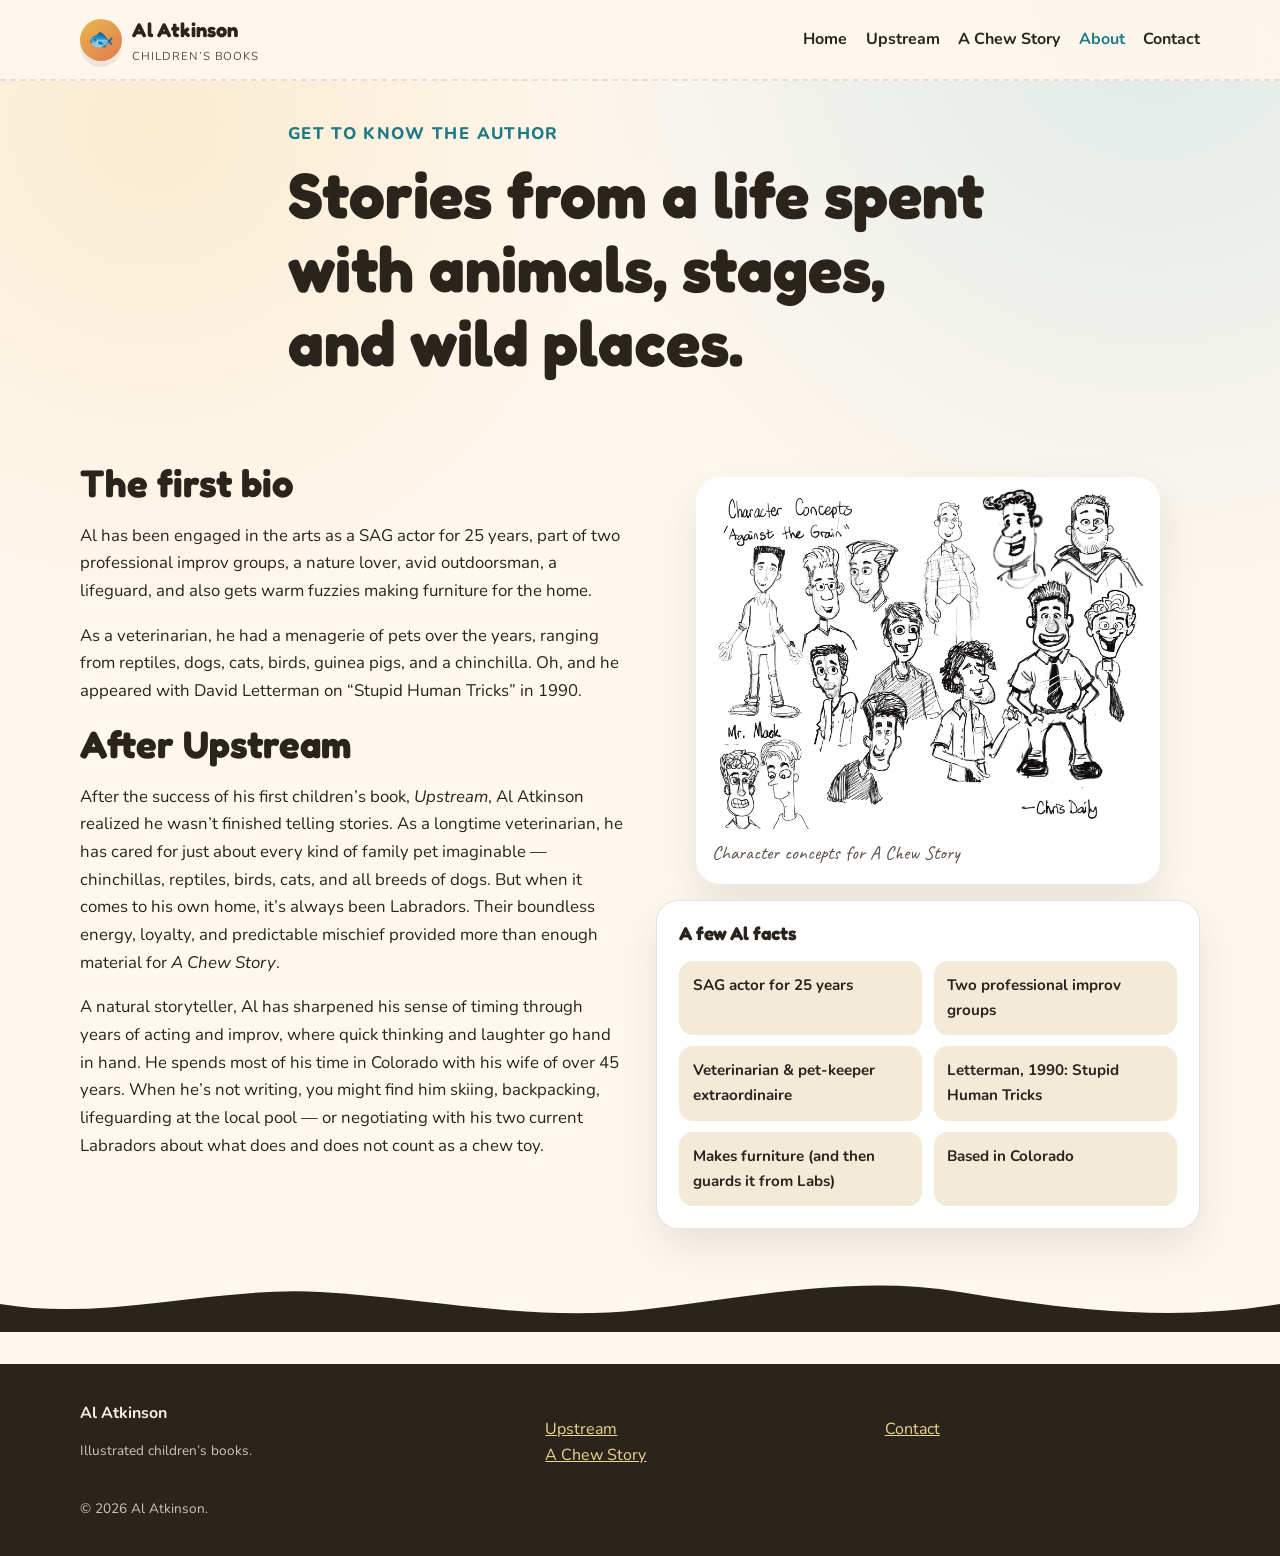
==== about.html @ d26aa9f7 "Initial Al Atkinson children's book site. Static Pages site for Upstream and A Chew Story, using the" ====
<!DOCTYPE html>
<html lang="en">
<head>
  <meta charset="utf-8">
  <meta name="viewport" content="width=device-width, initial-scale=1">
  <title>About Al Atkinson</title>
  <meta name="description" content="Meet Al Atkinson: veterinarian, SAG actor, outdoorsman, and author of the children’s books Upstream and A Chew Story.">
  <link rel="icon" href="favicon.svg" type="image/svg+xml">
  <link rel="preconnect" href="https://fonts.googleapis.com">
  <link rel="preconnect" href="https://fonts.gstatic.com" crossorigin>
  <link href="https://fonts.googleapis.com/css2?family=Caveat:wght@500;700&family=Fredoka:wght@500;600;700&family=Nunito:wght@400;600;700;800&display=swap" rel="stylesheet">
  <link rel="stylesheet" href="css/styles.css">
</head>
<body>
  <a class="skip" href="#main">Skip to content</a>
  <header class="site-header">
    <div class="wrap nav">
      <a class="logo" href="index.html">
        <span class="logo-mark" aria-hidden="true">🐟</span>
        <span><strong>Al Atkinson</strong><small>Children’s books</small></span>
      </a>
      <button class="nav-toggle" type="button" aria-expanded="false">Menu</button>
      <ul class="nav-links">
        <li><a href="index.html">Home</a></li>
        <li><a href="books/upstream.html">Upstream</a></li>
        <li><a href="books/chew-story.html">A Chew Story</a></li>
        <li><a href="about.html" aria-current="page">About</a></li>
        <li><a href="contact.html">Contact</a></li>
      </ul>
    </div>
  </header>

  <main id="main">
    <section class="page-hero">
      <div class="wrap prose">
        <p class="eyebrow">Get to know the author</p>
        <h1>Stories from a life spent with animals, stages, and wild places.</h1>
      </div>
    </section>

    <section>
      <div class="wrap split">
        <div class="prose">
          <h2>The first bio</h2>
          <p>Al has been engaged in the arts as a SAG actor for 25 years, part of two professional improv groups, a nature lover, avid outdoorsman, a lifeguard, and also gets warm fuzzies making furniture for the home.</p>
          <p>As a veterinarian, he had a menagerie of pets over the years, ranging from reptiles, dogs, cats, birds, guinea pigs, and a chinchilla. Oh, and he appeared with David Letterman on “Stupid Human Tricks” in 1990.</p>
          <h2>After Upstream</h2>
          <p>After the success of his first children’s book, <em>Upstream</em>, Al Atkinson realized he wasn’t finished telling stories. As a longtime veterinarian, he has cared for just about every kind of family pet imaginable — chinchillas, reptiles, birds, cats, and all breeds of dogs. But when it comes to his own home, it’s always been Labradors. Their boundless energy, loyalty, and predictable mischief provided more than enough material for <em>A Chew Story</em>.</p>
          <p>A natural storyteller, Al has sharpened his sense of timing through years of acting and improv, where quick thinking and laughter go hand in hand. He spends most of his time in Colorado with his wife of over 45 years. When he’s not writing, you might find him skiing, backpacking, lifeguarding at the local pool — or negotiating with his two current Labradors about what does and does not count as a chew toy.</p>
        </div>
        <aside>
          <figure class="sketch-frame">
            <img src="images/sketches/cast.jpg" alt="Early character concepts for A Chew Story, including Mr. Mack studies by Chris Daily">
            <figcaption class="sketch-caption">Character concepts for A Chew Story</figcaption>
          </figure>
          <div class="card" style="margin-top:1rem">
            <h3>A few Al facts</h3>
            <ul class="fact-list">
              <li>SAG actor for 25 years</li>
              <li>Two professional improv groups</li>
              <li>Veterinarian & pet-keeper extraordinaire</li>
              <li>Letterman, 1990: Stupid Human Tricks</li>
              <li>Makes furniture (and then guards it from Labs)</li>
              <li>Based in Colorado</li>
            </ul>
          </div>
        </aside>
      </div>
    </section>
  </main>

  <svg class="wave" viewBox="0 0 1440 52" preserveAspectRatio="none" aria-hidden="true"><path fill="#2a241c" d="M0 24c120 18 240-18 360-12s240 30 360 18 240-36 360-18 240 30 360 12v28H0z"/></svg>
  <footer class="site-footer">
    <div class="wrap footer-grid">
      <div><strong>Al Atkinson</strong><p class="tiny">Illustrated children’s books.</p></div>
      <div><p><a href="books/upstream.html">Upstream</a><br><a href="books/chew-story.html">A Chew Story</a></p></div>
      <div><p><a href="contact.html">Contact</a></p></div>
    </div>
    <div class="wrap"><p class="tiny">© <span data-year></span> Al Atkinson.</p></div>
  </footer>
  <script src="js/main.js"></script>
</body>
</html>
---- css/styles.css ----
:root {
  --ink: #2a241c;
  --ink-soft: #5a5148;
  --paper: #fff8ef;
  --paper-2: #f4ead8;
  --cream: #fffdf8;
  --river: #1f7a86;
  --river-deep: #14555e;
  --sky: #8ec5d6;
  --salmon: #e07a52;
  --gold: #e8b84a;
  --leaf: #4d8b57;
  --wood: #c48a4a;
  --line: rgba(42, 36, 28, 0.12);
  --shadow: 0 18px 40px rgba(42, 36, 28, 0.1);
  --radius: 22px;
  --max: 1120px;
  --sans: "Nunito", system-ui, sans-serif;
  --display: "Fredoka", "Nunito", sans-serif;
  --note: "Caveat", cursive;
}

*,
*::before,
*::after { box-sizing: border-box; }

html { scroll-behavior: smooth; }

body {
  margin: 0;
  font-family: var(--sans);
  color: var(--ink);
  background:
    radial-gradient(circle at 12% 8%, rgba(232, 184, 74, 0.18), transparent 28%),
    radial-gradient(circle at 90% 0%, rgba(142, 197, 214, 0.28), transparent 32%),
    var(--paper);
  line-height: 1.65;
}

img { max-width: 100%; display: block; }

a { color: var(--river-deep); }

.skip {
  position: absolute;
  left: 1rem;
  top: -4rem;
  background: var(--ink);
  color: white;
  padding: 0.6rem 1rem;
  border-radius: 999px;
  z-index: 20;
}
.skip:focus { top: 1rem; }

.wrap {
  width: min(var(--max), calc(100% - 2rem));
  margin-inline: auto;
}

/* Header */
.site-header {
  position: sticky;
  top: 0;
  z-index: 10;
  background: rgba(255, 248, 239, 0.9);
  backdrop-filter: blur(12px);
  border-bottom: 2px dashed var(--line);
}

.nav {
  display: flex;
  align-items: center;
  justify-content: space-between;
  gap: 1rem;
  padding: 0.85rem 0;
}

.logo {
  display: flex;
  align-items: center;
  gap: 0.65rem;
  text-decoration: none;
  color: var(--ink);
}

.logo-mark {
  width: 42px;
  height: 42px;
  border-radius: 50%;
  background: linear-gradient(145deg, var(--gold), var(--salmon));
  display: grid;
  place-items: center;
  font-size: 1.3rem;
  box-shadow: 0 6px 0 rgba(42, 36, 28, 0.08);
}

.logo strong {
  font-family: var(--display);
  font-size: 1.25rem;
  letter-spacing: 0.01em;
}

.logo small {
  display: block;
  font-size: 0.72rem;
  color: var(--ink-soft);
  letter-spacing: 0.08em;
  text-transform: uppercase;
}

.nav-links {
  display: flex;
  gap: 1.15rem;
  align-items: center;
  list-style: none;
  margin: 0;
  padding: 0;
}

.nav-links a {
  text-decoration: none;
  color: var(--ink);
  font-weight: 700;
}

.nav-links a:hover,
.nav-links a[aria-current="page"] { color: var(--river); }

.nav-toggle {
  display: none;
  border: 0;
  background: var(--cream);
  border-radius: 12px;
  padding: 0.45rem 0.7rem;
  font: inherit;
  font-weight: 800;
}

/* Hero */
.hero {
  padding: 3.2rem 0 2.4rem;
  position: relative;
}

.hero-grid {
  display: grid;
  grid-template-columns: 1.15fr 0.85fr;
  gap: 2.4rem;
  align-items: center;
}

.eyebrow {
  font-weight: 800;
  color: var(--river);
  letter-spacing: 0.08em;
  text-transform: uppercase;
  font-size: 0.78rem;
  margin: 0 0 0.7rem;
}

h1, h2, h3 { font-family: var(--display); line-height: 1.15; margin: 0 0 0.7rem; }

h1 { font-size: clamp(2.3rem, 5vw, 4rem); }
h2 { font-size: clamp(1.7rem, 3vw, 2.4rem); }

.lede {
  font-size: 1.15rem;
  color: var(--ink-soft);
  max-width: 38rem;
}

.hero-actions {
  display: flex;
  flex-wrap: wrap;
  gap: 0.75rem;
  margin-top: 1.4rem;
}

.btn {
  display: inline-flex;
  align-items: center;
  justify-content: center;
  gap: 0.4rem;
  text-decoration: none;
  border: 0;
  cursor: pointer;
  font: inherit;
  font-weight: 800;
  border-radius: 999px;
  padding: 0.8rem 1.25rem;
}

.btn-primary {
  background: var(--salmon);
  color: white;
  box-shadow: 0 6px 0 #b85a38;
}
.btn-primary:hover { transform: translateY(-1px); }

.btn-secondary {
  background: white;
  color: var(--ink);
  border: 2px solid var(--ink);
}

.hero-art {
  background: white;
  border-radius: 32px;
  padding: 0.7rem;
  box-shadow: var(--shadow);
  transform: rotate(1.4deg);
  border: 3px solid #fff;
}

.hero-art img {
  width: 100%;
  height: 360px;
  object-fit: cover;
  object-position: top;
  border-radius: 24px;
  background: #f7f1e6;
}

.sketch-caption {
  font-family: var(--note);
  font-size: 1.2rem;
  margin: 0.55rem 0.3rem 0.2rem;
  color: var(--ink-soft);
}

/* Sections */
section { padding: 3.2rem 0; }

.section-head {
  display: flex;
  justify-content: space-between;
  align-items: end;
  gap: 1rem;
  margin-bottom: 1.6rem;
}

.muted { color: var(--ink-soft); }

.book-grid {
  display: grid;
  grid-template-columns: 1fr 1fr;
  gap: 1.3rem;
}

.book-card {
  background: var(--cream);
  border-radius: var(--radius);
  overflow: hidden;
  box-shadow: var(--shadow);
  border: 1px solid var(--line);
  display: flex;
  flex-direction: column;
}

.book-card.upstream { background: linear-gradient(180deg, #e7f6f8, #fffdf8); }
.book-card.chew { background: linear-gradient(180deg, #fff3dd, #fffdf8); }

.book-visual {
  height: 230px;
  display: grid;
  place-items: center;
  position: relative;
  overflow: hidden;
}

.book-visual img {
  width: 100%;
  height: 100%;
  object-fit: cover;
  object-position: center 20%;
}

.book-visual.upstream-art {
  background:
    radial-gradient(circle at 20% 20%, #fff, transparent 25%),
    linear-gradient(160deg, #49a8b6, #1f7a86 55%, #e07a52);
}

.fish {
  width: 78%;
  height: 92px;
  background: #f08a62;
  border-radius: 60px 80px 80px 60px;
  position: relative;
  box-shadow: inset -12px -10px 0 rgba(0,0,0,0.08);
}
.fish::before {
  content: "";
  position: absolute;
  right: -28px;
  top: 18px;
  border: 28px solid transparent;
  border-left-color: #d96a45;
}
.fish::after {
  content: "";
  position: absolute;
  left: 28px;
  top: 32px;
  width: 12px;
  height: 12px;
  background: #2a241c;
  border-radius: 50%;
}

.book-body { padding: 1.3rem 1.4rem 1.5rem; }
.book-body p { margin-top: 0; }
.pill-row { display: flex; flex-wrap: wrap; gap: 0.4rem; margin: 0.8rem 0 1rem; }
.pill {
  background: white;
  border-radius: 999px;
  padding: 0.25rem 0.7rem;
  font-size: 0.8rem;
  font-weight: 800;
  border: 1px solid var(--line);
}

/* Awards */
.awards {
  display: grid;
  grid-template-columns: 1fr 1fr;
  gap: 1rem;
}
.award {
  background: white;
  border-radius: 18px;
  padding: 1.1rem 1.2rem;
  border: 2px solid var(--gold);
  display: flex;
  gap: 0.9rem;
  align-items: center;
}
.award-badge {
  width: 54px;
  height: 54px;
  border-radius: 50%;
  background: var(--gold);
  display: grid;
  place-items: center;
  font-weight: 900;
  flex-shrink: 0;
}

/* About */
.split {
  display: grid;
  grid-template-columns: 1fr 1fr;
  gap: 2rem;
  align-items: start;
}

.card {
  background: white;
  border-radius: var(--radius);
  padding: 1.4rem;
  box-shadow: var(--shadow);
  border: 1px solid var(--line);
}

.fact-list {
  display: grid;
  grid-template-columns: 1fr 1fr;
  gap: 0.7rem;
  padding: 0;
  margin: 1rem 0 0;
  list-style: none;
}
.fact-list li {
  background: var(--paper-2);
  border-radius: 14px;
  padding: 0.75rem 0.85rem;
  font-weight: 700;
  font-size: 0.95rem;
}

/* Gallery */
.gallery {
  display: grid;
  grid-template-columns: repeat(3, 1fr);
  gap: 0.9rem;
}
.gallery a,
.gallery figure {
  margin: 0;
  background: white;
  border-radius: 18px;
  overflow: hidden;
  box-shadow: var(--shadow);
}
.gallery img {
  width: 100%;
  height: 230px;
  object-fit: cover;
  object-position: top;
  background: #faf6ee;
}
.gallery figcaption {
  font-family: var(--note);
  padding: 0.55rem 0.8rem 0.75rem;
  font-size: 1.15rem;
}

/* Forms */
.form {
  display: grid;
  gap: 0.8rem;
}
label { font-weight: 800; font-size: 0.92rem; }
input, textarea, select {
  width: 100%;
  font: inherit;
  padding: 0.75rem 0.85rem;
  border-radius: 12px;
  border: 2px solid var(--line);
  background: white;
}
input:focus, textarea:focus {
  outline: 3px solid rgba(31, 122, 134, 0.25);
  border-color: var(--river);
}
.form-note { font-size: 0.9rem; }

.form-success {
  display: none;
  background: #e8f6ea;
  border: 2px solid var(--leaf);
  border-radius: 16px;
  padding: 1rem;
  font-weight: 700;
}
.form-success.show { display: block; }

/* Footer */
.site-footer {
  margin-top: 2rem;
  background: var(--ink);
  color: #f6efe3;
  padding: 2.2rem 0 1.4rem;
}
.site-footer a { color: #f1d48a; }
.footer-grid {
  display: grid;
  grid-template-columns: 1.4fr 1fr 1fr;
  gap: 1.5rem;
}
.tiny { font-size: 0.85rem; opacity: 0.8; }

.wave {
  display: block;
  width: 100%;
  height: 52px;
}

.page-hero {
  padding: 2.4rem 0 1.2rem;
}

.prose { max-width: 44rem; }
.prose p { font-size: 1.05rem; }

.sketch-frame {
  background: white;
  padding: 0.7rem;
  border-radius: 24px;
  box-shadow: var(--shadow);
}
.sketch-frame img {
  width: 100%;
  border-radius: 16px;
  background: #faf6ee;
}

@media (max-width: 820px) {
  .hero-grid,
  .book-grid,
  .split,
  .awards,
  .footer-grid,
  .gallery { grid-template-columns: 1fr; }
  .gallery img { height: 280px; }
  .nav-toggle { display: inline-flex; }
  .nav-links {
    display: none;
    position: absolute;
    right: 1rem;
    top: 68px;
    background: white;
    flex-direction: column;
    padding: 1rem 1.2rem;
    border-radius: 16px;
    box-shadow: var(--shadow);
    min-width: 180px;
  }
  .nav-links.open { display: flex; }
  .hero-art { transform: none; }
  .hero-art img { height: 260px; }
  .fact-list { grid-template-columns: 1fr; }
}
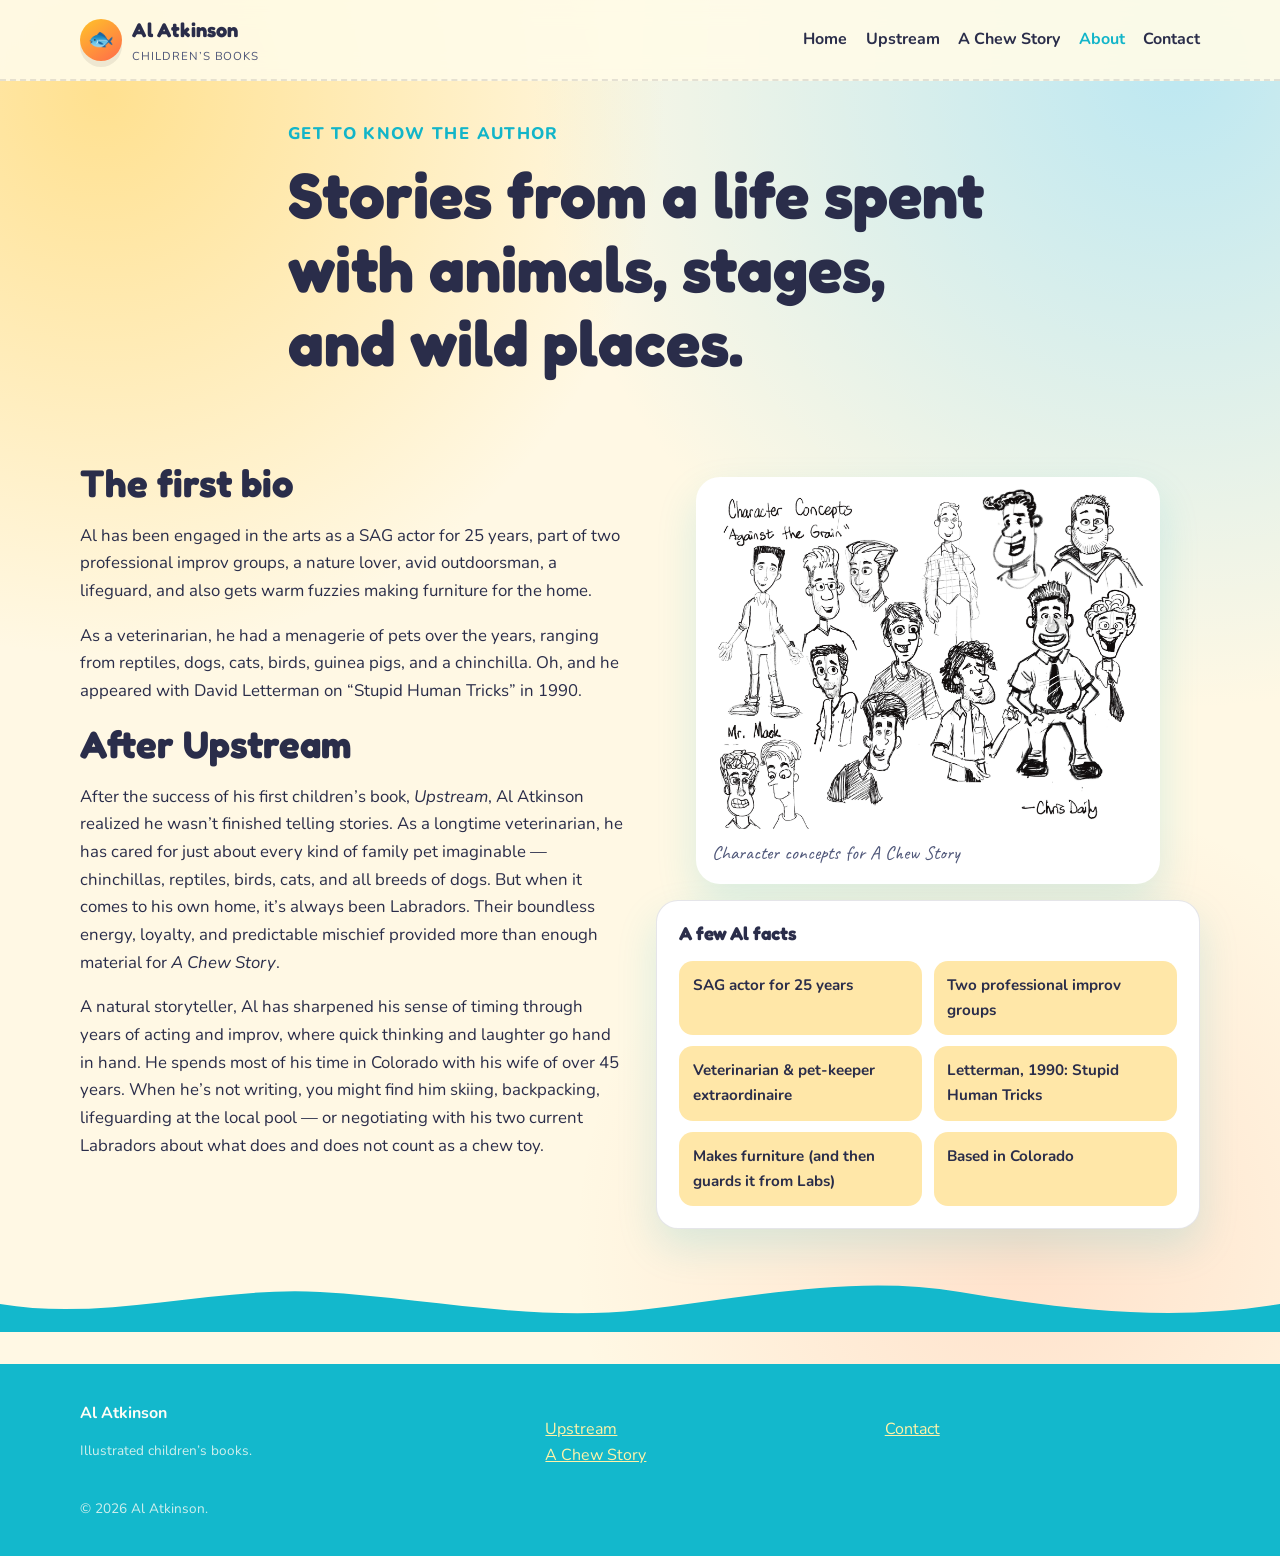
==== commit d32968ea: "Brighten the site palette for a more upbeat children's-book feel. Swap the muted cream and dark foot" ====
--- a/about.html
+++ b/about.html
@@ -69,7 +69,7 @@
     </section>
   </main>
 
-  <svg class="wave" viewBox="0 0 1440 52" preserveAspectRatio="none" aria-hidden="true"><path fill="#2a241c" d="M0 24c120 18 240-18 360-12s240 30 360 18 240-36 360-18 240 30 360 12v28H0z"/></svg>
+  <svg class="wave" viewBox="0 0 1440 52" preserveAspectRatio="none" aria-hidden="true"><path fill="#13b8cc" d="M0 24c120 18 240-18 360-12s240 30 360 18 240-36 360-18 240 30 360 12v28H0z"/></svg>
   <footer class="site-footer">
     <div class="wrap footer-grid">
       <div><strong>Al Atkinson</strong><p class="tiny">Illustrated children’s books.</p></div>
--- a/css/styles.css
+++ b/css/styles.css
@@ -1,18 +1,19 @@
 :root {
-  --ink: #2a241c;
-  --ink-soft: #5a5148;
-  --paper: #fff8ef;
-  --paper-2: #f4ead8;
-  --cream: #fffdf8;
-  --river: #1f7a86;
-  --river-deep: #14555e;
-  --sky: #8ec5d6;
-  --salmon: #e07a52;
-  --gold: #e8b84a;
-  --leaf: #4d8b57;
-  --wood: #c48a4a;
-  --line: rgba(42, 36, 28, 0.12);
-  --shadow: 0 18px 40px rgba(42, 36, 28, 0.1);
+  --ink: #2a2d4a;
+  --ink-soft: #4e5678;
+  --paper: #fff8e4;
+  --paper-2: #ffe7a8;
+  --cream: #fffdf6;
+  --river: #12b5c9;
+  --river-deep: #0a8a9a;
+  --sky: #7ad7ff;
+  --salmon: #ff6a4a;
+  --gold: #ffc429;
+  --leaf: #3ecf72;
+  --wood: #ff9f43;
+  --footer: #13b8cc;
+  --line: rgba(42, 45, 74, 0.12);
+  --shadow: 0 18px 40px rgba(18, 181, 201, 0.16);
   --radius: 22px;
   --max: 1120px;
   --sans: "Nunito", system-ui, sans-serif;
@@ -31,8 +32,9 @@
   font-family: var(--sans);
   color: var(--ink);
   background:
-    radial-gradient(circle at 12% 8%, rgba(232, 184, 74, 0.18), transparent 28%),
-    radial-gradient(circle at 90% 0%, rgba(142, 197, 214, 0.28), transparent 32%),
+    radial-gradient(circle at 8% 6%, rgba(255, 196, 41, 0.45), transparent 30%),
+    radial-gradient(circle at 92% 4%, rgba(122, 215, 255, 0.5), transparent 34%),
+    radial-gradient(circle at 80% 80%, rgba(255, 106, 74, 0.16), transparent 28%),
     var(--paper);
   line-height: 1.65;
 }
@@ -63,7 +65,7 @@
   position: sticky;
   top: 0;
   z-index: 10;
-  background: rgba(255, 248, 239, 0.9);
+  background: rgba(255, 251, 232, 0.92);
   backdrop-filter: blur(12px);
   border-bottom: 2px dashed var(--line);
 }
@@ -194,7 +196,7 @@
 .btn-primary {
   background: var(--salmon);
   color: white;
-  box-shadow: 0 6px 0 #b85a38;
+  box-shadow: 0 6px 0 #d94a2e;
 }
 .btn-primary:hover { transform: translateY(-1px); }
 
@@ -258,8 +260,8 @@
   flex-direction: column;
 }
 
-.book-card.upstream { background: linear-gradient(180deg, #e7f6f8, #fffdf8); }
-.book-card.chew { background: linear-gradient(180deg, #fff3dd, #fffdf8); }
+.book-card.upstream { background: linear-gradient(180deg, #c9f4ff, #fffdf6); }
+.book-card.chew { background: linear-gradient(180deg, #ffe08a, #fff7d6); }
 
 .book-visual {
   height: 230px;
@@ -279,13 +281,13 @@
 .book-visual.upstream-art {
   background:
     radial-gradient(circle at 20% 20%, #fff, transparent 25%),
-    linear-gradient(160deg, #49a8b6, #1f7a86 55%, #e07a52);
+    linear-gradient(160deg, #7ad7ff, #12b5c9 48%, #ff6a4a);
 }
 
 .fish {
   width: 78%;
   height: 92px;
-  background: #f08a62;
+  background: #ff7a4a;
   border-radius: 60px 80px 80px 60px;
   position: relative;
   box-shadow: inset -12px -10px 0 rgba(0,0,0,0.08);
@@ -296,7 +298,7 @@
   right: -28px;
   top: 18px;
   border: 28px solid transparent;
-  border-left-color: #d96a45;
+  border-left-color: #ff4d2e;
 }
 .fish::after {
   content: "";
@@ -305,7 +307,7 @@
   top: 32px;
   width: 12px;
   height: 12px;
-  background: #2a241c;
+  background: #2a2d4a;
   border-radius: 50%;
 }
 
@@ -313,12 +315,13 @@
 .book-body p { margin-top: 0; }
 .pill-row { display: flex; flex-wrap: wrap; gap: 0.4rem; margin: 0.8rem 0 1rem; }
 .pill {
-  background: white;
+  background: #fff4b8;
   border-radius: 999px;
   padding: 0.25rem 0.7rem;
   font-size: 0.8rem;
   font-weight: 800;
-  border: 1px solid var(--line);
+  border: 1px solid rgba(255, 196, 41, 0.55);
+  color: #7a4a00;
 }
 
 /* Awards */
@@ -439,11 +442,11 @@
 /* Footer */
 .site-footer {
   margin-top: 2rem;
-  background: var(--ink);
-  color: #f6efe3;
+  background: var(--footer);
+  color: #fffdf6;
   padding: 2.2rem 0 1.4rem;
 }
-.site-footer a { color: #f1d48a; }
+.site-footer a { color: #fff3a8; }
 .footer-grid {
   display: grid;
   grid-template-columns: 1.4fr 1fr 1fr;
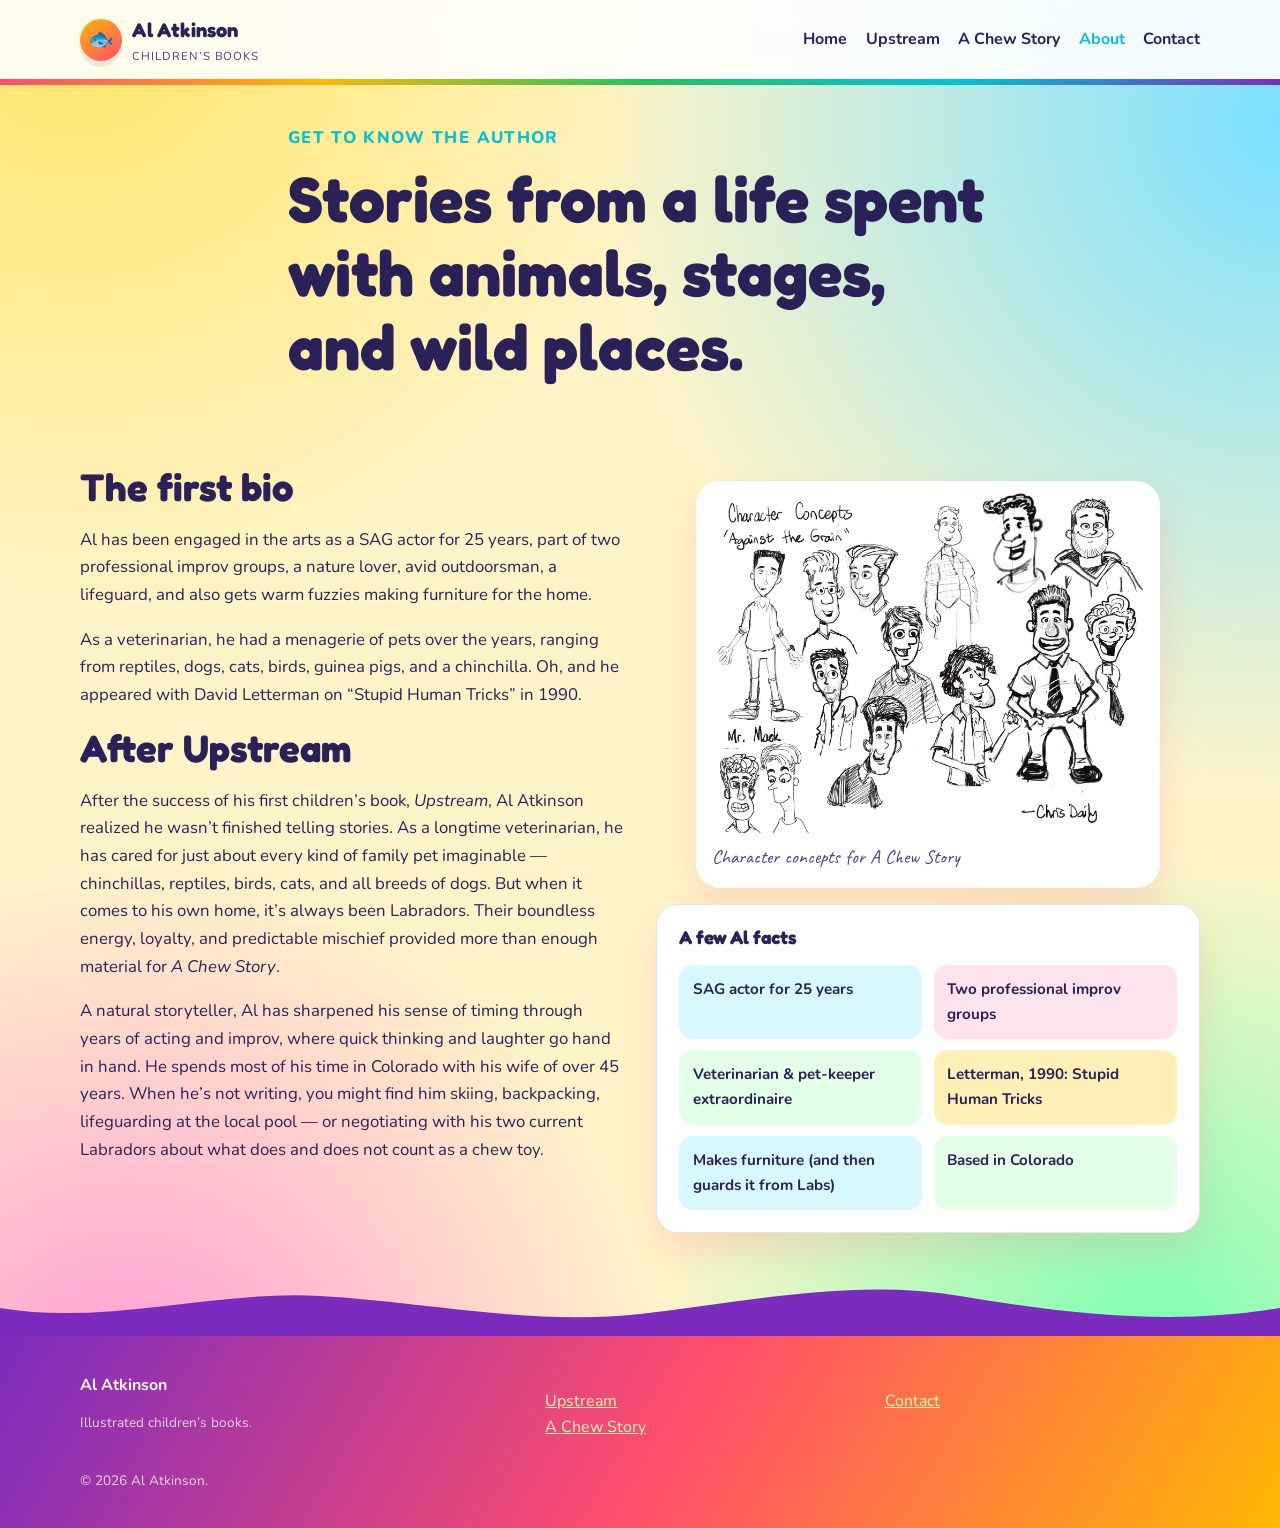
==== commit c531eeea: "Punch up color: rainbow header, candy section bands, and a brighter footer. Make book cards, pills, " ====
--- a/about.html
+++ b/about.html
@@ -69,7 +69,7 @@
     </section>
   </main>
 
-  <svg class="wave" viewBox="0 0 1440 52" preserveAspectRatio="none" aria-hidden="true"><path fill="#13b8cc" d="M0 24c120 18 240-18 360-12s240 30 360 18 240-36 360-18 240 30 360 12v28H0z"/></svg>
+  <svg class="wave" viewBox="0 0 1440 52" preserveAspectRatio="none" aria-hidden="true"><path fill="#7b2cbf" d="M0 24c120 18 240-18 360-12s240 30 360 18 240-36 360-18 240 30 360 12v28H0z"/></svg>
   <footer class="site-footer">
     <div class="wrap footer-grid">
       <div><strong>Al Atkinson</strong><p class="tiny">Illustrated children’s books.</p></div>
--- a/css/styles.css
+++ b/css/styles.css
@@ -1,19 +1,19 @@
 :root {
-  --ink: #2a2d4a;
-  --ink-soft: #4e5678;
-  --paper: #fff8e4;
-  --paper-2: #ffe7a8;
-  --cream: #fffdf6;
-  --river: #12b5c9;
-  --river-deep: #0a8a9a;
-  --sky: #7ad7ff;
-  --salmon: #ff6a4a;
-  --gold: #ffc429;
-  --leaf: #3ecf72;
-  --wood: #ff9f43;
-  --footer: #13b8cc;
-  --line: rgba(42, 45, 74, 0.12);
-  --shadow: 0 18px 40px rgba(18, 181, 201, 0.16);
+  --ink: #2a2158;
+  --ink-soft: #4a4280;
+  --paper: #fff4c8;
+  --paper-2: #ffd54f;
+  --cream: #fffef4;
+  --river: #00c2d7;
+  --river-deep: #008fa3;
+  --sky: #4ecbff;
+  --salmon: #ff4d6d;
+  --gold: #ffb703;
+  --leaf: #22c55e;
+  --wood: #ff8a00;
+  --footer: #7b2cbf;
+  --line: rgba(42, 33, 88, 0.12);
+  --shadow: 0 18px 36px rgba(255, 77, 109, 0.16);
   --radius: 22px;
   --max: 1120px;
   --sans: "Nunito", system-ui, sans-serif;
@@ -32,9 +32,10 @@
   font-family: var(--sans);
   color: var(--ink);
   background:
-    radial-gradient(circle at 8% 6%, rgba(255, 196, 41, 0.45), transparent 30%),
-    radial-gradient(circle at 92% 4%, rgba(122, 215, 255, 0.5), transparent 34%),
-    radial-gradient(circle at 80% 80%, rgba(255, 106, 74, 0.16), transparent 28%),
+    radial-gradient(circle at 6% 0%, #ffe566 0%, transparent 32%),
+    radial-gradient(circle at 100% 8%, #7ae0ff 0%, transparent 36%),
+    radial-gradient(circle at 10% 92%, #ff9ad4 0%, transparent 30%),
+    radial-gradient(circle at 90% 88%, #7dffb2 0%, transparent 28%),
     var(--paper);
   line-height: 1.65;
 }
@@ -65,9 +66,10 @@
   position: sticky;
   top: 0;
   z-index: 10;
-  background: rgba(255, 251, 232, 0.92);
+  background: rgba(255, 255, 255, 0.88);
   backdrop-filter: blur(12px);
-  border-bottom: 2px dashed var(--line);
+  border-bottom: 6px solid transparent;
+  border-image: linear-gradient(90deg, #ff4d6d, #ffb703, #22c55e, #00c2d7, #7b2cbf) 1;
 }
 
 .nav {
@@ -196,23 +198,24 @@
 .btn-primary {
   background: var(--salmon);
   color: white;
-  box-shadow: 0 6px 0 #d94a2e;
+  box-shadow: 0 6px 0 #c9184a;
 }
 .btn-primary:hover { transform: translateY(-1px); }
 
 .btn-secondary {
-  background: white;
+  background: var(--gold);
   color: var(--ink);
-  border: 2px solid var(--ink);
+  border: 0;
+  box-shadow: 0 6px 0 #e09a00;
 }
 
 .hero-art {
-  background: white;
+  background: linear-gradient(180deg, #fff, #fff6c2);
   border-radius: 32px;
   padding: 0.7rem;
   box-shadow: var(--shadow);
   transform: rotate(1.4deg);
-  border: 3px solid #fff;
+  border: 5px solid #ff4d6d;
 }
 
 .hero-art img {
@@ -233,6 +236,9 @@
 
 /* Sections */
 section { padding: 3.2rem 0; }
+.band-sky { background: linear-gradient(180deg, #8cebff, #d9f8ff); }
+.band-gold { background: linear-gradient(180deg, #ffe566, #fff4b0); }
+.band-mint { background: linear-gradient(180deg, #b7ffd4, #e9fff2); }
 
 .section-head {
   display: flex;
@@ -260,8 +266,8 @@
   flex-direction: column;
 }
 
-.book-card.upstream { background: linear-gradient(180deg, #c9f4ff, #fffdf6); }
-.book-card.chew { background: linear-gradient(180deg, #ffe08a, #fff7d6); }
+.book-card.upstream { background: linear-gradient(180deg, #7ae0ff, #e8fbff); }
+.book-card.chew { background: linear-gradient(180deg, #ffb703, #fff3b0); }
 
 .book-visual {
   height: 230px;
@@ -281,13 +287,13 @@
 .book-visual.upstream-art {
   background:
     radial-gradient(circle at 20% 20%, #fff, transparent 25%),
-    linear-gradient(160deg, #7ad7ff, #12b5c9 48%, #ff6a4a);
+    linear-gradient(160deg, #4ecbff, #00c2d7 40%, #ff4d6d);
 }
 
 .fish {
   width: 78%;
   height: 92px;
-  background: #ff7a4a;
+  background: #ff4d6d;
   border-radius: 60px 80px 80px 60px;
   position: relative;
   box-shadow: inset -12px -10px 0 rgba(0,0,0,0.08);
@@ -298,7 +304,7 @@
   right: -28px;
   top: 18px;
   border: 28px solid transparent;
-  border-left-color: #ff4d2e;
+  border-left-color: #ff2d55;
 }
 .fish::after {
   content: "";
@@ -315,14 +321,15 @@
 .book-body p { margin-top: 0; }
 .pill-row { display: flex; flex-wrap: wrap; gap: 0.4rem; margin: 0.8rem 0 1rem; }
 .pill {
-  background: #fff4b8;
+  background: #fff;
   border-radius: 999px;
   padding: 0.25rem 0.7rem;
   font-size: 0.8rem;
   font-weight: 800;
-  border: 1px solid rgba(255, 196, 41, 0.55);
-  color: #7a4a00;
-}
+  border: 2px solid #ff4d6d;
+  color: #c9184a;
+}
+.book-card.upstream .pill { border-color: #008fa3; color: #00788a; }
 
 /* Awards */
 .awards {
@@ -331,10 +338,10 @@
   gap: 1rem;
 }
 .award {
-  background: white;
+  background: linear-gradient(135deg, #ffe566, #fff);
   border-radius: 18px;
   padding: 1.1rem 1.2rem;
-  border: 2px solid var(--gold);
+  border: 3px solid var(--gold);
   display: flex;
   gap: 0.9rem;
   align-items: center;
@@ -375,12 +382,15 @@
   list-style: none;
 }
 .fact-list li {
-  background: var(--paper-2);
+  background: #d7f8ff;
   border-radius: 14px;
   padding: 0.75rem 0.85rem;
   font-weight: 700;
   font-size: 0.95rem;
 }
+.fact-list li:nth-child(2n) { background: #ffe3ef; }
+.fact-list li:nth-child(3n) { background: #e4ffe8; }
+.fact-list li:nth-child(4n) { background: #fff0b8; }
 
 /* Gallery */
 .gallery {
@@ -441,12 +451,12 @@
 
 /* Footer */
 .site-footer {
-  margin-top: 2rem;
-  background: var(--footer);
-  color: #fffdf6;
+  margin-top: 0;
+  background: linear-gradient(120deg, #7b2cbf 0%, #ff4d6d 52%, #ffb703 100%);
+  color: #fffef4;
   padding: 2.2rem 0 1.4rem;
 }
-.site-footer a { color: #fff3a8; }
+.site-footer a { color: #fff8b0; }
 .footer-grid {
   display: grid;
   grid-template-columns: 1.4fr 1fr 1fr;
